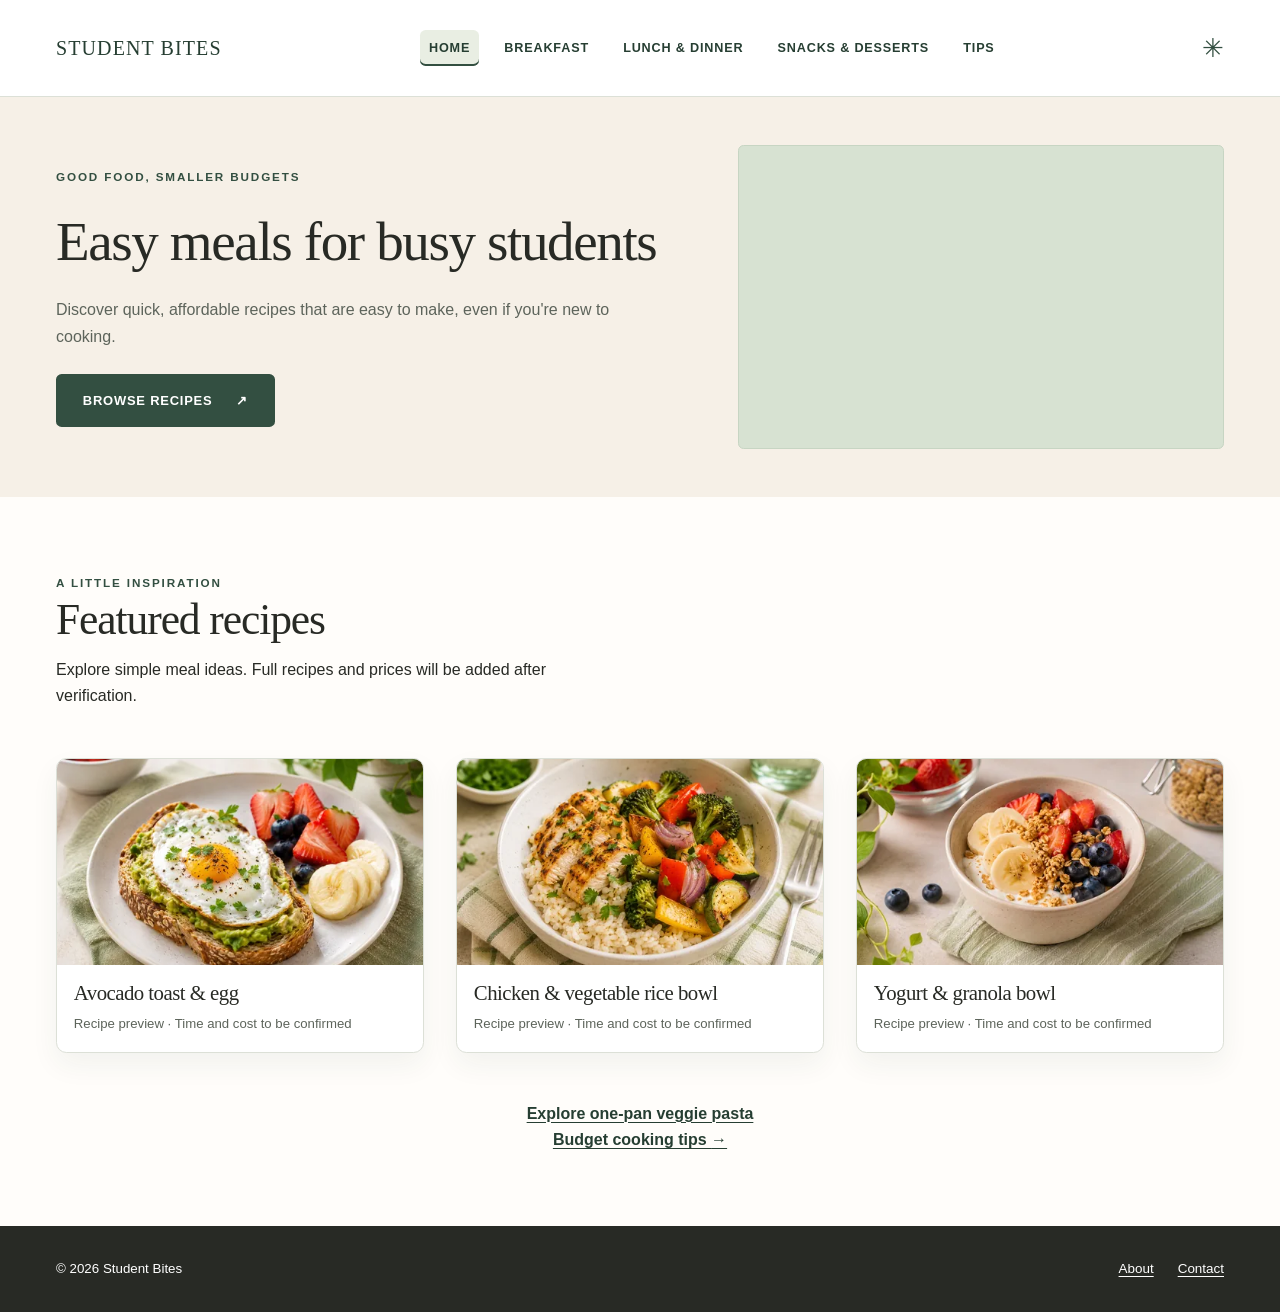
==== index.html @ 4b2d9ad8 "Add Student Bites Module 4 media and typography build" ====
<!doctype html>
<html lang="en">
<head>
  <meta charset="utf-8">
  <meta name="viewport" content="width=device-width, initial-scale=1">
  <meta name="description" content="Student Bites: simple and budget-friendly recipe inspiration for college students.">
  <title>Student Bites | Home</title>
  <link rel="stylesheet" href="css/styles.css">
</head>
<body>
<a class="u-skip-link" href="#main">Skip to main content</a><header class="site-header"><div class="container site-header__inner"><a class="brand" href="index.html">Student Bites</a><nav class="primary-nav" aria-label="Primary navigation"><ul class="site-nav"><li><a href="index.html" aria-current="page">Home</a></li><li><a href="index.html#breakfast">Breakfast</a></li><li><a href="index.html#lunch">Lunch &amp; Dinner</a></li><li><a href="index.html#snacks">Snacks &amp; Desserts</a></li><li><a href="tips.html" >Tips</a></li></ul></nav><span class="header-accent" aria-hidden="true">✳</span></div></header>
<main id="main">
<section class="hero"><div class="container hero__inner"><div class="hero__content"><span class="eyebrow">Good food, smaller budgets</span><h1>Easy meals for busy students</h1><p>Discover quick, affordable recipes that are easy to make, even if you're new to cooking.</p><a class="button" href="#featured">Browse recipes <span aria-hidden="true">↗</span></a></div><div class="hero__visual"><img class="food-image" src="assets/hero-768.webp" srcset="assets/hero-480.webp 480w, assets/hero-768.webp 768w, assets/hero-1200.webp 1200w" sizes="(max-width: 42rem) calc(100vw - 2rem), (max-width: 60rem) calc(50vw - 3rem), 31rem" width="768" height="432" alt="" decoding="async" fetchpriority="high"></div></div></section>
<section class="section featured" id="featured"><div class="container"><div class="section-intro"><span class="eyebrow">A little inspiration</span><h2>Featured recipes</h2><p>Explore simple meal ideas. Full recipes and prices will be added after verification.</p></div><div class="recipe-grid"><article class="recipe-card" id="breakfast"><a href="breakfast.html" class="recipe-card__link"><div class="recipe-photo"><img class="food-image" src="assets/breakfast-avocado-toast-768.webp" srcset="assets/breakfast-avocado-toast-480.webp 480w, assets/breakfast-avocado-toast-768.webp 768w, assets/breakfast-avocado-toast-1200.webp 1200w" sizes="(max-width: 39.5rem) calc(100vw - 2rem), (max-width: 58.5rem) calc(50vw - 2.75rem), 23rem" width="768" height="512" alt="Avocado toast with a fried egg and fruit" decoding="async" loading="lazy"></div><div class="recipe-card__body"><h3>Avocado toast &amp; egg</h3><p class="recipe-card__meta">Recipe preview · Time and cost to be confirmed</p></div></a></article><article class="recipe-card" id="lunch"><a href="lunch.html" class="recipe-card__link"><div class="recipe-photo"><img class="food-image" src="assets/lunch-chicken-rice-768.webp" srcset="assets/lunch-chicken-rice-480.webp 480w, assets/lunch-chicken-rice-768.webp 768w, assets/lunch-chicken-rice-1200.webp 1200w" sizes="(max-width: 39.5rem) calc(100vw - 2rem), (max-width: 58.5rem) calc(50vw - 2.75rem), 23rem" width="768" height="512" alt="Rice bowl with grilled chicken and roasted vegetables" decoding="async" loading="lazy"></div><div class="recipe-card__body"><h3>Chicken &amp; vegetable rice bowl</h3><p class="recipe-card__meta">Recipe preview · Time and cost to be confirmed</p></div></a></article><article class="recipe-card" id="snacks"><a href="snack.html" class="recipe-card__link"><div class="recipe-photo"><img class="food-image" src="assets/snack-yogurt-granola-768.webp" srcset="assets/snack-yogurt-granola-480.webp 480w, assets/snack-yogurt-granola-768.webp 768w, assets/snack-yogurt-granola-1200.webp 1200w" sizes="(max-width: 39.5rem) calc(100vw - 2rem), (max-width: 58.5rem) calc(50vw - 2.75rem), 23rem" width="768" height="512" alt="Yogurt with granola, banana, strawberries and blueberries" decoding="async" loading="lazy"></div><div class="recipe-card__body"><h3>Yogurt &amp; granola bowl</h3><p class="recipe-card__meta">Recipe preview · Time and cost to be confirmed</p></div></a></article></div><div class="section-action"><a class="text-link" href="recipe.html">Explore one-pan veggie pasta</a><br><a class="text-link" href="tips.html">Budget cooking tips <span aria-hidden="true">→</span></a></div></div></section></main>
<footer class="site-footer"><div class="container site-footer__inner"><small>© 2026 Student Bites</small><nav class="footer-links" aria-label="Footer navigation"><a href="tips.html#about">About</a><a href="tips.html#contact">Contact</a></nav></div></footer>
</body>
</html>
---- css/styles.css ----
/* Student Bites: responsive CSS architecture.
   Module 2 layer and token system extended with intrinsic layouts. */
@layer reset, base, layout, components, utilities, states, overrides;

@layer reset {
  *, *::before, *::after { box-sizing: border-box; }
  html { scroll-behavior: smooth; }
  body, h1, h2, h3, p, ul, ol, dl, dd, figure { margin: 0; }
  img, svg { display: block; max-width: 100%; }
  button, input, textarea, select { font: inherit; }
}
@layer base {
  :root {
    --color-background: #fffdfa;
    --color-surface: #ffffff;
    --color-cream: #f6f0e7;
    --color-sage-light: #e9eee3;
    --color-sage: #d7e2d2;
    --color-forest: #334f41;
    --color-forest-dark: #263e32;
    --color-ink: #282a25;
    --color-secondary-text: #5d645b;
    --color-border: #dce0d7;
    --color-focus: #a8541d;
    --color-on-dark: #ffffff;
    --font-heading: Georgia, 'Times New Roman', serif;
    --font-body: 'Trebuchet MS', Arial, sans-serif;
    --text-sm: .825rem;
    --text-base: 1rem;
    --text-lg: 1.125rem;
    --text-section: clamp(2rem, 3.4vw, 3rem);
    --text-hero: clamp(2.35rem, 4.3vw, 4.15rem);
    --line-body: 1.65;
    --space-1: .25rem;
    --space-2: .5rem;
    --space-3: .75rem;
    --space-4: 1rem;
    --space-5: 1.5rem;
    --space-6: 2rem;
    --space-7: 3rem;
    --space-8: 4.5rem;
    --container-width: 73rem;
    --measure-width: 64ch;
    --border-default: 1px solid var(--color-border);
    --radius-sm: .35rem;
    --radius-md: .65rem;
    --shadow-soft: 0 12px 28px rgb(41 63 48 / 6%);
    --focus-ring: 3px solid var(--color-focus);
  }
  body { font: var(--text-base)/var(--line-body) var(--font-body); background: var(--color-background); color: var(--color-ink); }
  h1, h2, h3 { font-family: var(--font-heading); font-weight: 500; line-height: 1.14; letter-spacing: -.025em; }
  h1 { font-size: var(--text-hero); }
  h2 { font-size: var(--text-section); }
  h3 { font-size: 1.3rem; }
  a { color: var(--color-forest-dark); text-underline-offset: .2em; }
  p { max-width: var(--measure-width); }
  li, p { overflow-wrap: anywhere; }
  :focus-visible { outline: var(--focus-ring); outline-offset: 4px; }
}
@layer layout {
  .container { inline-size: min(calc(100% - 3.5rem), var(--container-width)); margin-inline: auto; }
  .site-header__inner { display: flex; align-items: center; gap: var(--space-7); min-block-size: 6rem; }
  .primary-nav { margin-inline: auto; min-inline-size: 0; }
  .site-nav { display: flex; align-items: center; flex-wrap: wrap; gap: clamp(.25rem, 1.3vw, 1.3rem); padding: 0; list-style: none; }
  .hero__inner { display: grid; grid-template-columns: minmax(0, 1.12fr) minmax(0, .88fr); align-items: center; gap: clamp(2rem, 5vw, 5rem); min-block-size: 25rem; padding-block: clamp(2rem, 5vw, 3rem); }
  .hero__content { display: grid; justify-items: start; gap: var(--space-5); }
  .section { padding-block: var(--space-8); }
  .section-intro { margin-bottom: var(--space-7); }
  .section-intro p { margin-top: var(--space-3); }
  /* Cards need at least 17rem of usable space; the count is content-driven. */
  .recipe-grid { display: grid; grid-template-columns: repeat(auto-fit, minmax(min(100%, 17rem), 1fr)); gap: var(--space-6); }
  .section-action { text-align: center; margin-top: var(--space-7); }
  .recipe-intro { display: grid; grid-template-columns: minmax(0, 1.12fr) minmax(0, .88fr); align-items: center; gap: clamp(2rem, 5vw, 5rem); }
  /* The recipe summary is reusable even when its parent is not full-width. */
  .recipe-intro__copy { display: grid; justify-items: start; gap: var(--space-5); min-inline-size: 0; }
  @supports (container-type: inline-size) {
    .recipe-intro__copy { container: recipe-summary / inline-size; }
  }
  .recipe-stats { display: grid; grid-template-columns: repeat(3, minmax(0, 1fr)); gap: var(--space-5); inline-size: 100%; margin-block-start: var(--space-5); }
  /* Separate readable minimums mean lengthy instructions do not get squeezed. */
  .recipe-body { display: grid; grid-template-columns: repeat(auto-fit, minmax(min(100%, 22rem), 1fr)); gap: var(--space-6); }
  .tips-grid { display: grid; grid-template-columns: repeat(auto-fit, minmax(min(100%, 16rem), 1fr)); gap: var(--space-5); }
  .site-footer__inner { display: flex; justify-content: space-between; align-items: center; gap: var(--space-4); padding-block: var(--space-6); }
  /* Header links become crowded before the content cards do. */
  @media (max-width: 60rem) {
    .site-header__inner { flex-wrap: wrap; gap: var(--space-2) var(--space-5); padding-block: var(--space-4); }
    .primary-nav { order: 3; margin: 0; width: 100%; }
    .hero__inner { grid-template-columns: 1fr 1fr; }
    .recipe-intro { grid-template-columns: 1fr; }
  }
  /* Below this width the hero columns cannot preserve readable text measure. */
  @media (max-width: 42rem) {
    .container { inline-size: min(calc(100% - 2rem), var(--container-width)); }
    .site-header__inner { min-height: auto; }
    .site-nav { gap: .1rem .6rem; }
    .hero__inner { grid-template-columns: 1fr; }
    .hero__inner { padding-block: var(--space-7); }
    .section { padding-block: var(--space-7); }
    .recipe-stats { gap: var(--space-2); }
    .site-footer__inner { flex-wrap: wrap; }
  }
}
@layer components {
  .site-header { background: var(--color-surface); border-bottom: var(--border-default); }
  .brand { font: 1.25rem var(--font-heading); letter-spacing: .055em; white-space: nowrap; text-transform: uppercase; text-decoration: none; }
  .site-nav a { display: block; padding: .45rem .55rem; font-size: .79rem; letter-spacing: .065em; font-weight: 700; text-decoration: none; text-transform: uppercase; border-radius: var(--radius-sm); }
  .header-accent { font-size: 1.6rem; color: var(--color-forest); }
  .eyebrow { font-size: .73rem; font-weight: 700; letter-spacing: .16em; color: var(--color-forest); text-transform: uppercase; }
  .hero { background: var(--color-cream); }
  .hero__content p { color: var(--color-secondary-text); }
  .button {
    /* Local variables make variants possible without repeating button declarations. */
    --button-background: var(--color-forest);
    --button-foreground: var(--color-on-dark);
    --button-border: var(--color-forest);
    display: inline-flex; justify-content: center; align-items: center; gap: var(--space-5);
    min-height: 3rem; background: var(--button-background); color: var(--button-foreground);
    padding: .85rem 1.55rem; border: 2px solid var(--button-border);
    font-size: .81rem; letter-spacing: .06em; text-transform: uppercase;
    text-decoration: none; font-weight: 700; border-radius: var(--radius-sm); cursor: pointer;
  }
  .button--light { --button-background: var(--color-cream); --button-foreground: var(--color-forest); }
  .hero__visual, .recipe-photo {
    display: flex; flex-direction: column; align-items: center; justify-content: center; gap: var(--space-2);
    min-height: 15rem; padding: var(--space-4); text-align: center;
    background: var(--color-sage); color: var(--color-forest-dark); border: 1px solid #c7d5c3;
    border-radius: var(--radius-sm); font-size: .76rem; letter-spacing: .1em; text-transform: uppercase;
  }
  .hero__visual { min-height: 19rem; }
  .placeholder-symbol { font: 3.4rem var(--font-heading); line-height: 1; opacity: .55; }
  .recipe-card {
    --card-background: var(--color-surface);
    --card-padding: 1.05rem;
    min-width: 0; background: var(--card-background);
    border: var(--border-default); border-radius: var(--radius-md); overflow: hidden;
    box-shadow: var(--shadow-soft);
  }
  .recipe-card__link { display: block; text-decoration: none; color: inherit; height: 100%; }
  .recipe-card__body { padding: var(--card-padding); }
  .recipe-card__body h3 { margin-bottom: var(--space-2); }
  .recipe-card__meta { color: var(--color-secondary-text); font-size: .84rem; }
  .recipe-photo { min-height: 13rem; border: 0; border-radius: 0; }
  .recipe-photo--large { min-height: 19rem; border: 1px solid #c7d5c3; border-radius: var(--radius-sm); }
  .recipe-page { padding-bottom: var(--space-8); }
  .recipe-stats dt { font-size: .7rem; text-transform: uppercase; font-weight: 700; letter-spacing: .07em; }
  .recipe-stats dd { margin-block-start: var(--space-2); background: var(--color-sage-light); padding: .6rem; border-radius: var(--radius-sm); font-size: .83rem; }
  /* The stats change with their component container, not the viewport. */
  @container recipe-summary (width < 29rem) {
    .recipe-stats { grid-template-columns: repeat(2, minmax(0, 1fr)); }
    .recipe-stats > :last-child { grid-column: 1 / -1; }
  }
  @container recipe-summary (width < 21rem) {
    .recipe-stats { grid-template-columns: 1fr; }
    .recipe-stats > :last-child { grid-column: auto; }
  }
  .detail-panel { padding: var(--space-6); background: var(--color-sage-light); border-radius: var(--radius-sm); }
  .detail-panel h2 { font-size: 1.8rem; margin-bottom: var(--space-5); }
  .detail-panel ul, .detail-panel ol { padding-inline-start: var(--space-5); }
  .detail-panel li + li { margin-block-start: var(--space-3); }
  .callout { --callout-accent: var(--color-forest); margin-block-start: var(--space-7); padding: var(--space-6); background: var(--color-cream); border-inline-start: .3rem solid var(--callout-accent); }
  .callout h2 { font-size: 1.8rem; margin-block: var(--space-2) var(--space-3); }
  .back-link { margin-top: var(--space-7); text-align: center; max-width: none; }
  .text-link { font-weight: 700; text-decoration-thickness: 1px; }
  .page-intro { padding-bottom: var(--space-6); }
  .page-intro p { margin-top: var(--space-4); }
  .tips-page h2 { margin-bottom: var(--space-5); }
  .tip-disclosure { background: var(--color-sage-light); border: var(--border-default); padding: var(--space-5); border-radius: var(--radius-sm); }
  .tip-disclosure summary { cursor: pointer; font-weight: 700; list-style-position: inside; }
  .tip-disclosure summary span { float: right; }
  .tip-disclosure p { margin-top: var(--space-4); }
  .info-section { border-top: var(--border-default); }
  .site-footer { background: var(--color-ink); color: var(--color-on-dark); }
  .footer-links { display: flex; gap: var(--space-5); }
  .site-footer a { color: var(--color-on-dark); font-size: .84rem; }
}
@layer utilities {
  .u-skip-link { position: absolute; width: 1px; height: 1px; padding: 0; margin: -1px; overflow: hidden; clip: rect(0,0,0,0); white-space: nowrap; border: 0; }
  .u-skip-link:focus { position: fixed; inset-block-start: 1rem; inset-inline-start: 1rem; z-index: 100; inline-size: auto; block-size: auto; margin: 0; padding: .8rem 1rem; background: white; color: black; clip: auto; white-space: normal; }
  .u-flow > * + * { margin-block-start: var(--space-4); }
  .u-measure { max-width: var(--measure-width); }
  .u-text-center { text-align: center; }
  .u-mt-4 { margin-block-start: var(--space-4); }
  .print-hide { display: block; }
}
@layer states {
  .site-nav a:hover { background: var(--color-sage-light); }
  .site-nav a[aria-current='page'] { background: var(--color-sage-light); box-shadow: inset 0 -2px 0 var(--color-forest); }
  .recipe-card:hover { border-color: #a3b9a5; box-shadow: 0 15px 32px rgb(41 63 48 / 11%); }
  .recipe-card:focus-within { border-color: var(--color-focus); }
  .button:hover { --button-background: var(--color-forest-dark); --button-border: var(--color-forest-dark); }
  .button:active { transform: translateY(1px); }
  .tip-disclosure[open] { background: var(--color-cream); border-color: var(--color-forest); }
  .tip-disclosure[open] summary { color: var(--color-forest); }
}
@layer overrides {
  /* Reserved for documented exceptions; no overrides are currently needed. */
}
/* The default is usable without container queries; the @container rules above refine it. */
@media (prefers-contrast: more) {
  @layer base {
    :root { --color-border: #5d645b; --color-secondary-text: #282a25; --focus-ring: 4px solid var(--color-focus); }
  }
  @layer components { .recipe-card, .tip-disclosure { box-shadow: none; } }
}
@media (prefers-reduced-motion: reduce) {
  @layer base { html { scroll-behavior: auto; } }
  @layer states { .button:active { transform: none; } }
}
@media print {
  @page { margin: .65in; }
  @layer base {
    body { color: #000; background: #fff; font: 11pt/1.45 Georgia, serif; }
    a { color: #000; }
  }
  @layer layout {
    .container { inline-size: 100%; }
    .recipe-intro, .recipe-body { display: block; }
    .section { padding-block: .6rem; }
  }
  @layer components {
    .site-header, .site-footer, .button, .recipe-photo, .hero__visual, .back-link { display: none; }
    .detail-panel, .callout { padding: .4rem 0; margin-top: .6rem; border: 0; background: transparent; box-shadow: none; }
    .detail-panel + .detail-panel { margin-top: .8rem; }
    .recipe-stats dd { background: transparent; padding: 0; }
  }
  @layer utilities { .print-hide { display: none; } }
  h1, h2, h3 { break-after: avoid; }
  p, li { orphans: 3; widows: 3; }
  a[href^='http']::after { content: ' (' attr(href) ')'; }
}

/* Module 4: media dimensions and typography extend the existing layers. */
@layer base {
  h1, h2, h3 { overflow-wrap: anywhere; }
  p, li { line-height: var(--line-body); }
}
@layer components {
  .hero__visual, .recipe-photo { display: block; padding: 0; min-block-size: 0; overflow: hidden; aspect-ratio: 16 / 10; }
  .recipe-photo { aspect-ratio: 16 / 9; }
  .recipe-photo--large { aspect-ratio: 16 / 10; }
  .food-image { inline-size: 100%; block-size: 100%; object-fit: cover; object-position: center; }
  .recipe-card__meta { font-size: var(--text-sm); }
  .recipe-card__link:focus-visible { outline-offset: -4px; }
}
@media print { @layer components { .hero__visual, .recipe-photo { display: none; } } }
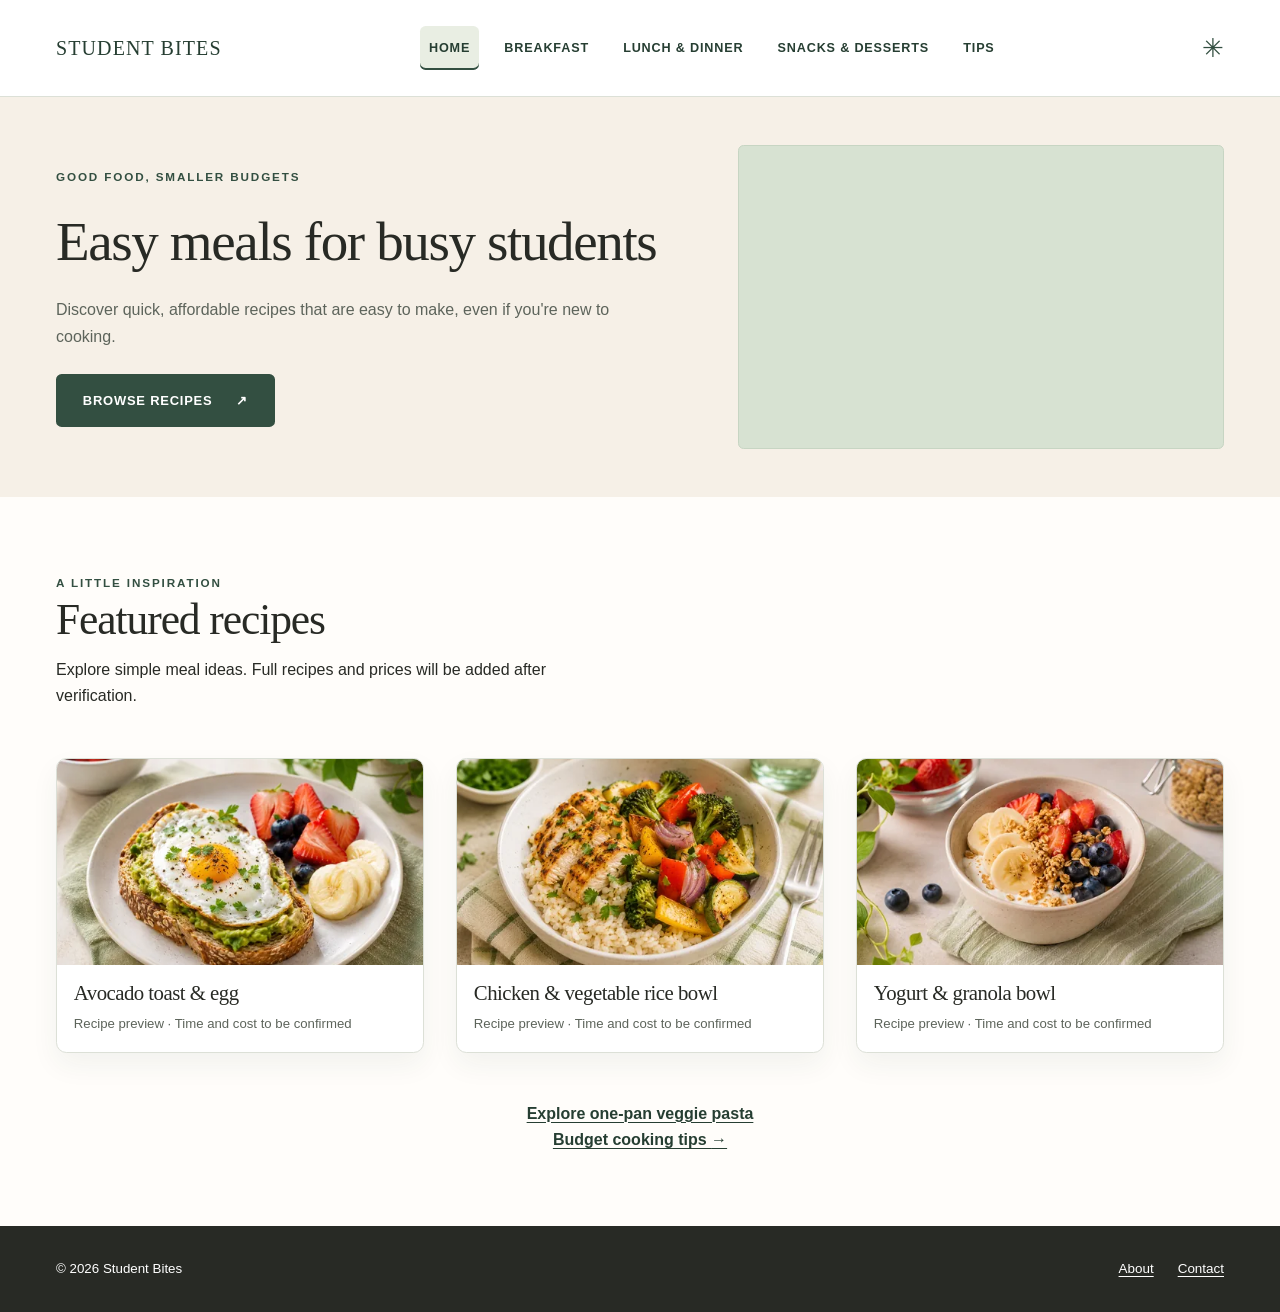
==== commit 269755bc: "Add Student Bites Module 5 accessibility improvements" ====
--- a/index.html
+++ b/index.html
@@ -1,17 +1,18 @@
-<!doctype html>
+<!DOCTYPE html>
+
 <html lang="en">
 <head>
-  <meta charset="utf-8">
-  <meta name="viewport" content="width=device-width, initial-scale=1">
-  <meta name="description" content="Student Bites: simple and budget-friendly recipe inspiration for college students.">
-  <title>Student Bites | Home</title>
-  <link rel="stylesheet" href="css/styles.css">
+<meta charset="utf-8"/>
+<meta content="width=device-width, initial-scale=1" name="viewport"/>
+<meta content="Student Bites: simple and budget-friendly recipe inspiration for college students." name="description"/>
+<title>Student Bites | Home</title>
+<link href="css/styles.css" rel="stylesheet"/>
 </head>
 <body>
-<a class="u-skip-link" href="#main">Skip to main content</a><header class="site-header"><div class="container site-header__inner"><a class="brand" href="index.html">Student Bites</a><nav class="primary-nav" aria-label="Primary navigation"><ul class="site-nav"><li><a href="index.html" aria-current="page">Home</a></li><li><a href="index.html#breakfast">Breakfast</a></li><li><a href="index.html#lunch">Lunch &amp; Dinner</a></li><li><a href="index.html#snacks">Snacks &amp; Desserts</a></li><li><a href="tips.html" >Tips</a></li></ul></nav><span class="header-accent" aria-hidden="true">✳</span></div></header>
-<main id="main">
-<section class="hero"><div class="container hero__inner"><div class="hero__content"><span class="eyebrow">Good food, smaller budgets</span><h1>Easy meals for busy students</h1><p>Discover quick, affordable recipes that are easy to make, even if you're new to cooking.</p><a class="button" href="#featured">Browse recipes <span aria-hidden="true">↗</span></a></div><div class="hero__visual"><img class="food-image" src="assets/hero-768.webp" srcset="assets/hero-480.webp 480w, assets/hero-768.webp 768w, assets/hero-1200.webp 1200w" sizes="(max-width: 42rem) calc(100vw - 2rem), (max-width: 60rem) calc(50vw - 3rem), 31rem" width="768" height="432" alt="" decoding="async" fetchpriority="high"></div></div></section>
-<section class="section featured" id="featured"><div class="container"><div class="section-intro"><span class="eyebrow">A little inspiration</span><h2>Featured recipes</h2><p>Explore simple meal ideas. Full recipes and prices will be added after verification.</p></div><div class="recipe-grid"><article class="recipe-card" id="breakfast"><a href="breakfast.html" class="recipe-card__link"><div class="recipe-photo"><img class="food-image" src="assets/breakfast-avocado-toast-768.webp" srcset="assets/breakfast-avocado-toast-480.webp 480w, assets/breakfast-avocado-toast-768.webp 768w, assets/breakfast-avocado-toast-1200.webp 1200w" sizes="(max-width: 39.5rem) calc(100vw - 2rem), (max-width: 58.5rem) calc(50vw - 2.75rem), 23rem" width="768" height="512" alt="Avocado toast with a fried egg and fruit" decoding="async" loading="lazy"></div><div class="recipe-card__body"><h3>Avocado toast &amp; egg</h3><p class="recipe-card__meta">Recipe preview · Time and cost to be confirmed</p></div></a></article><article class="recipe-card" id="lunch"><a href="lunch.html" class="recipe-card__link"><div class="recipe-photo"><img class="food-image" src="assets/lunch-chicken-rice-768.webp" srcset="assets/lunch-chicken-rice-480.webp 480w, assets/lunch-chicken-rice-768.webp 768w, assets/lunch-chicken-rice-1200.webp 1200w" sizes="(max-width: 39.5rem) calc(100vw - 2rem), (max-width: 58.5rem) calc(50vw - 2.75rem), 23rem" width="768" height="512" alt="Rice bowl with grilled chicken and roasted vegetables" decoding="async" loading="lazy"></div><div class="recipe-card__body"><h3>Chicken &amp; vegetable rice bowl</h3><p class="recipe-card__meta">Recipe preview · Time and cost to be confirmed</p></div></a></article><article class="recipe-card" id="snacks"><a href="snack.html" class="recipe-card__link"><div class="recipe-photo"><img class="food-image" src="assets/snack-yogurt-granola-768.webp" srcset="assets/snack-yogurt-granola-480.webp 480w, assets/snack-yogurt-granola-768.webp 768w, assets/snack-yogurt-granola-1200.webp 1200w" sizes="(max-width: 39.5rem) calc(100vw - 2rem), (max-width: 58.5rem) calc(50vw - 2.75rem), 23rem" width="768" height="512" alt="Yogurt with granola, banana, strawberries and blueberries" decoding="async" loading="lazy"></div><div class="recipe-card__body"><h3>Yogurt &amp; granola bowl</h3><p class="recipe-card__meta">Recipe preview · Time and cost to be confirmed</p></div></a></article></div><div class="section-action"><a class="text-link" href="recipe.html">Explore one-pan veggie pasta</a><br><a class="text-link" href="tips.html">Budget cooking tips <span aria-hidden="true">→</span></a></div></div></section></main>
-<footer class="site-footer"><div class="container site-footer__inner"><small>© 2026 Student Bites</small><nav class="footer-links" aria-label="Footer navigation"><a href="tips.html#about">About</a><a href="tips.html#contact">Contact</a></nav></div></footer>
+<a class="u-skip-link" href="#main">Skip to main content</a><header class="site-header"><div class="container site-header__inner"><a class="brand" href="index.html">Student Bites</a><nav aria-label="Primary navigation" class="primary-nav"><ul class="site-nav"><li><a aria-current="page" href="index.html">Home</a></li><li><a href="index.html#breakfast">Breakfast</a></li><li><a href="index.html#lunch">Lunch &amp; Dinner</a></li><li><a href="index.html#snacks">Snacks &amp; Desserts</a></li><li><a href="tips.html">Tips</a></li></ul></nav><span aria-hidden="true" class="header-accent">✳</span></div></header>
+<main id="main" tabindex="-1">
+<section class="hero"><div class="container hero__inner"><div class="hero__content"><span class="eyebrow">Good food, smaller budgets</span><h1>Easy meals for busy students</h1><p>Discover quick, affordable recipes that are easy to make, even if you're new to cooking.</p><a class="button" href="#featured">Browse recipes <span aria-hidden="true">↗</span></a></div><div class="hero__visual"><img alt="" class="food-image" decoding="async" fetchpriority="high" height="432" sizes="(max-width: 42rem) calc(100vw - 2rem), (max-width: 60rem) calc(50vw - 3rem), 31rem" src="assets/hero-768.webp" srcset="assets/hero-480.webp 480w, assets/hero-768.webp 768w, assets/hero-1200.webp 1200w" width="768"/></div></div></section>
+<section class="section featured" id="featured"><div class="container"><div class="section-intro"><span class="eyebrow">A little inspiration</span><h2>Featured recipes</h2><p>Explore simple meal ideas. Full recipes and prices will be added after verification.</p></div><div class="recipe-grid"><article class="recipe-card" id="breakfast"><a class="recipe-card__link" href="breakfast.html"><div class="recipe-photo"><img alt="" class="food-image" decoding="async" height="512" loading="lazy" sizes="(max-width: 39.5rem) calc(100vw - 2rem), (max-width: 58.5rem) calc(50vw - 2.75rem), 23rem" src="assets/breakfast-avocado-toast-768.webp" srcset="assets/breakfast-avocado-toast-480.webp 480w, assets/breakfast-avocado-toast-768.webp 768w, assets/breakfast-avocado-toast-1200.webp 1200w" width="768"/></div><div class="recipe-card__body"><h3>Avocado toast &amp; egg</h3><p class="recipe-card__meta">Recipe preview · Time and cost to be confirmed</p></div></a></article><article class="recipe-card" id="lunch"><a class="recipe-card__link" href="lunch.html"><div class="recipe-photo"><img alt="" class="food-image" decoding="async" height="512" loading="lazy" sizes="(max-width: 39.5rem) calc(100vw - 2rem), (max-width: 58.5rem) calc(50vw - 2.75rem), 23rem" src="assets/lunch-chicken-rice-768.webp" srcset="assets/lunch-chicken-rice-480.webp 480w, assets/lunch-chicken-rice-768.webp 768w, assets/lunch-chicken-rice-1200.webp 1200w" width="768"/></div><div class="recipe-card__body"><h3>Chicken &amp; vegetable rice bowl</h3><p class="recipe-card__meta">Recipe preview · Time and cost to be confirmed</p></div></a></article><article class="recipe-card" id="snacks"><a class="recipe-card__link" href="snack.html"><div class="recipe-photo"><img alt="" class="food-image" decoding="async" height="512" loading="lazy" sizes="(max-width: 39.5rem) calc(100vw - 2rem), (max-width: 58.5rem) calc(50vw - 2.75rem), 23rem" src="assets/snack-yogurt-granola-768.webp" srcset="assets/snack-yogurt-granola-480.webp 480w, assets/snack-yogurt-granola-768.webp 768w, assets/snack-yogurt-granola-1200.webp 1200w" width="768"/></div><div class="recipe-card__body"><h3>Yogurt &amp; granola bowl</h3><p class="recipe-card__meta">Recipe preview · Time and cost to be confirmed</p></div></a></article></div><div class="section-action"><a class="text-link" href="recipe.html">Explore one-pan veggie pasta</a><br/><a class="text-link" href="tips.html">Budget cooking tips <span aria-hidden="true">→</span></a></div></div></section></main>
+<footer class="site-footer"><div class="container site-footer__inner"><small>© 2026 Student Bites</small><nav aria-label="Footer navigation" class="footer-links"><a href="tips.html#about">About</a><a href="tips.html#contact">Contact</a></nav></div></footer>
 </body>
 </html>
--- a/css/styles.css
+++ b/css/styles.css
@@ -243,3 +243,25 @@
   .recipe-card__link:focus-visible { outline-offset: -4px; }
 }
 @media print { @layer components { .hero__visual, .recipe-photo { display: none; } } }
+
+/* Module 5 inclusive-quality remediation (kept inside existing layer architecture). */
+@layer base {
+  /* Ensure anchor destinations are visible and don't force an outline around main. */
+  #main:focus { outline: none; }
+  /* Reasonable readable text measure survives text-spacing overrides. */
+  h1, h2, h3 { text-wrap: pretty; }
+}
+@layer components {
+  /* Navigation links offer an approximately 44px minimum pointer target. */
+  .site-nav a { min-block-size: 2.75rem; display: flex; align-items: center; }
+  .breadcrumb { font-size: .91rem; line-height: 1.5; max-inline-size: 100%; overflow-wrap: anywhere; }
+  .breadcrumb a { text-decoration: underline; }
+  .breadcrumb [aria-current='page'] { color: var(--color-secondary-text); }
+  .tip-disclosure summary { min-block-size: 2.75rem; padding-block: .4rem; }
+  /* Avoid a visually ambiguous, hard-to-see summary focus indicator. */
+  .tip-disclosure summary:focus-visible { outline: 3px solid var(--color-focus); outline-offset: 3px; }
+}
+@layer states {
+  .breadcrumb a:hover { text-decoration-thickness: 2px; }
+  a:focus-visible, summary:focus-visible { outline: var(--focus-ring); outline-offset: 3px; }
+}
